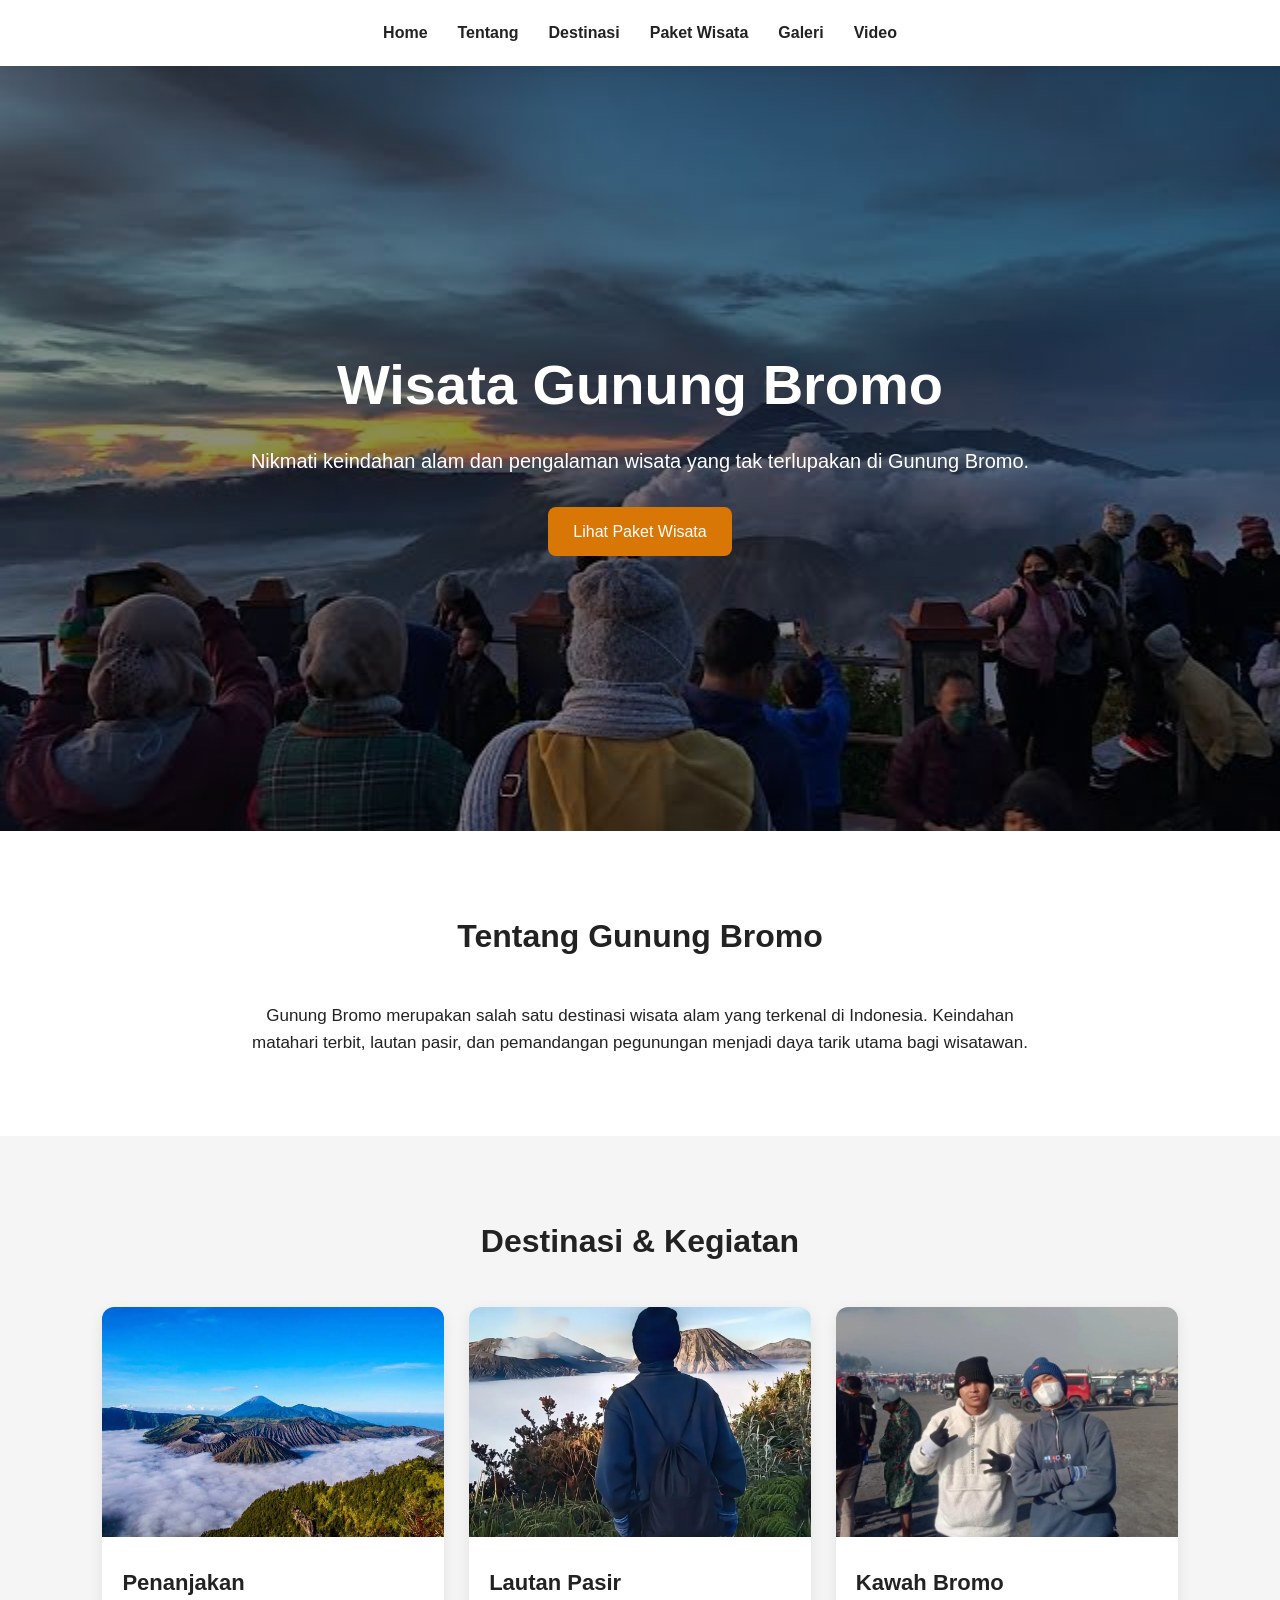
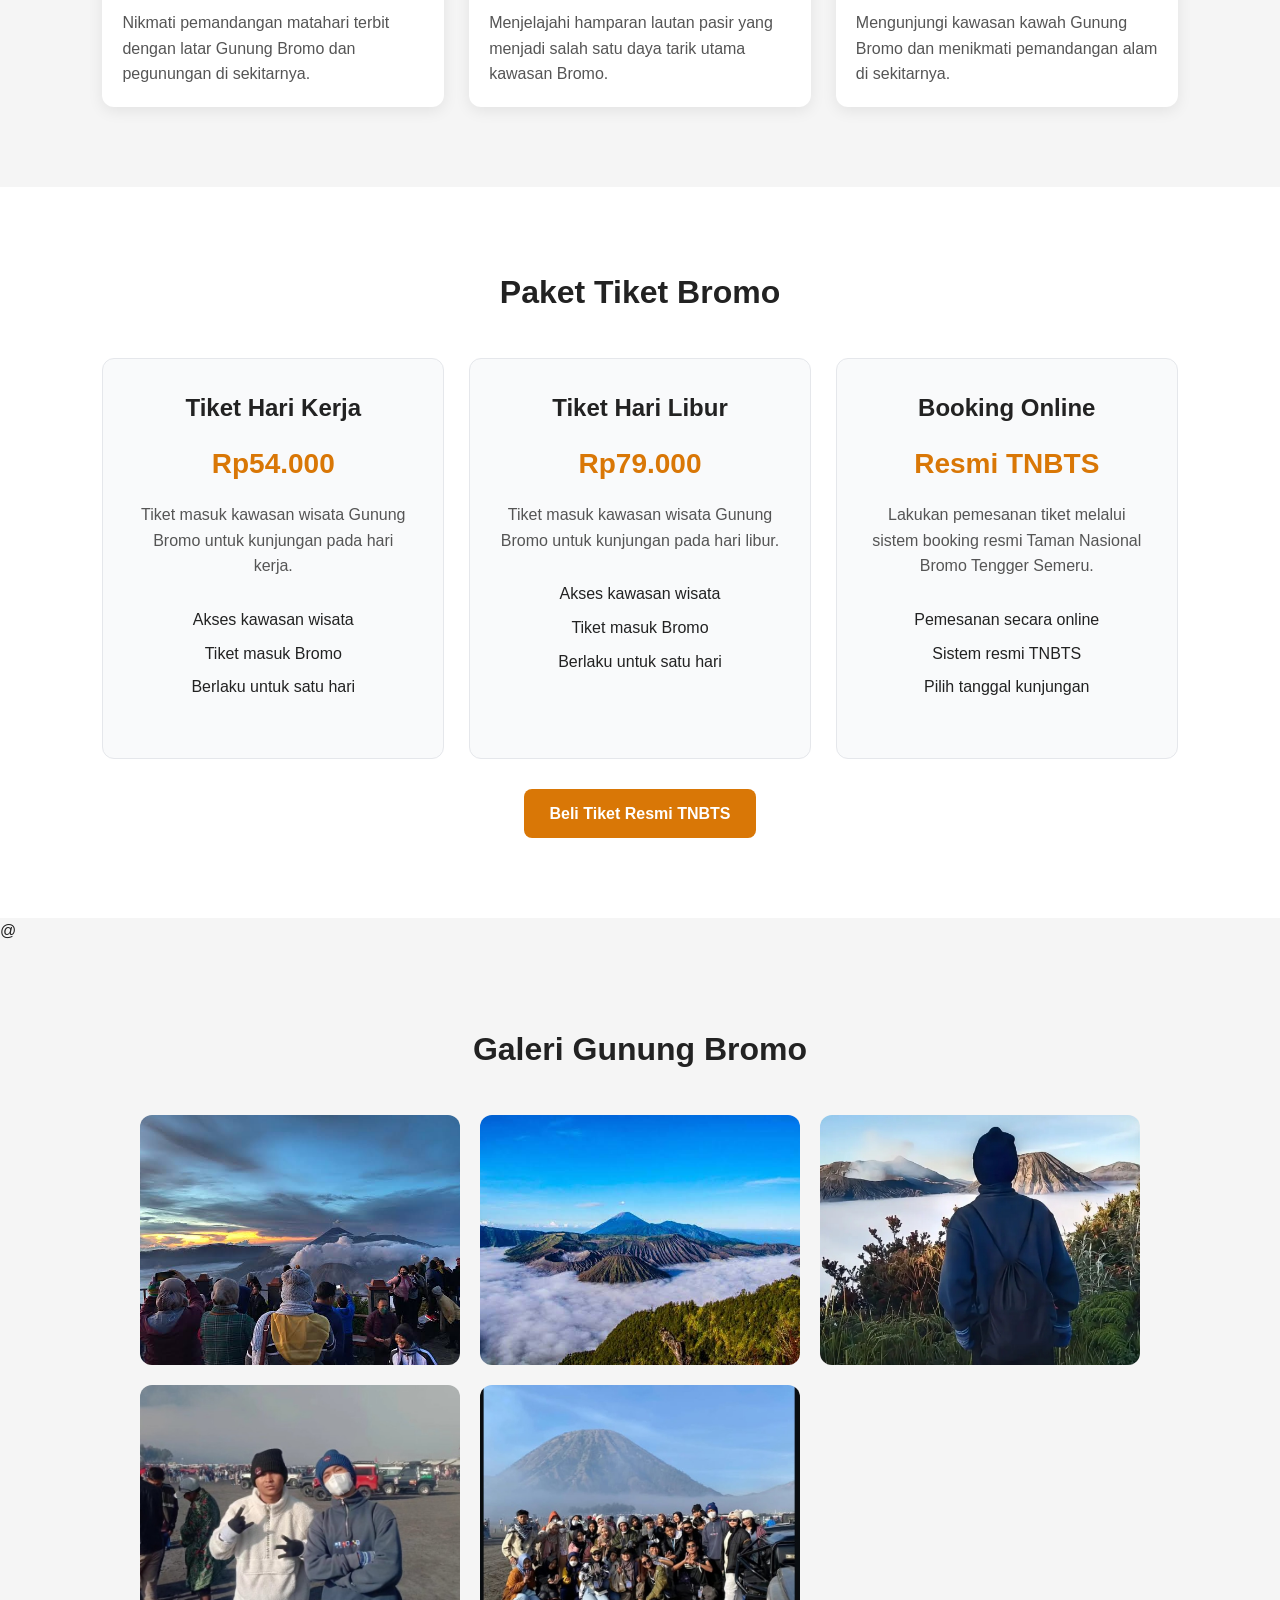
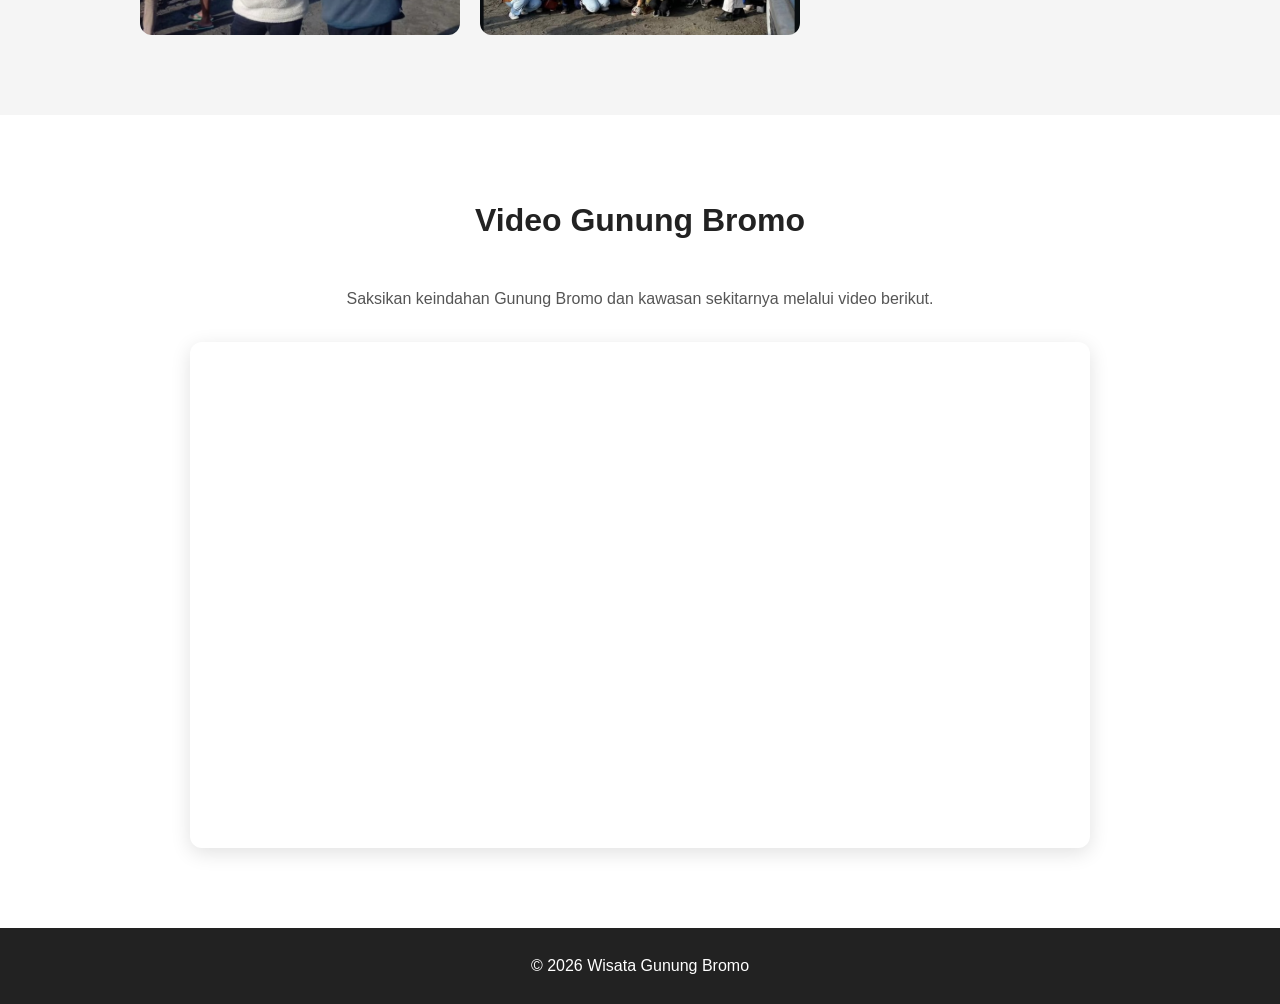
==== tugas pertemuan 3/index.html @ 046835e2 "Rapikan struktur repository tugas pertemuan 3" ====
<!DOCTYPE html>
<html lang="id">

<head>
    <meta charset="UTF-8">
    <meta name="viewport" content="width=device-width, initial-scale=1.0">

    <title>Wisata Gunung Bromo</title>

    <link rel="stylesheet" href="css/style.css">
</head>

<body>

    <!-- =========================
         NAVBAR
    ========================= -->

    <header>
        <nav>
            <a href="#home">Home</a>
            <a href="#tentang">Tentang</a>
            <a href="#destinasi">Destinasi</a>
            <a href="#paket">Paket Wisata</a>
            <a href="#galeri">Galeri</a>
            <a href="#video">Video</a>
        </nav>
    </header>


    <!-- =========================
         HERO
    ========================= -->

    <section id="home">

        <div class="hero-content">

            <h1>Wisata Gunung Bromo</h1>

            <p>
                Nikmati keindahan alam dan pengalaman wisata
                yang tak terlupakan di Gunung Bromo.
            </p>

            <a href="#paket">Lihat Paket Wisata</a>

        </div>

    </section>


    <!-- =========================
         TENTANG
    ========================= -->

    <section id="tentang">

        <h2>Tentang Gunung Bromo</h2>

        <p>
            Gunung Bromo merupakan salah satu destinasi wisata
            alam yang terkenal di Indonesia. Keindahan matahari
            terbit, lautan pasir, dan pemandangan pegunungan
            menjadi daya tarik utama bagi wisatawan.
        </p>

    </section>


    <!-- =========================
         DESTINASI
    ========================= -->

    <section id="destinasi">

        <h2>Destinasi & Kegiatan</h2>

        <div class="destination-container">

            <div class="destination-card">

                <img
                    src="images/bromo-2.jpg"
                    alt="Penanjakan Gunung Bromo">

                <div class="destination-content">

                    <h3>Penanjakan</h3>

                    <p>
                        Nikmati pemandangan matahari terbit dengan
                        latar Gunung Bromo dan pegunungan di sekitarnya.
                    </p>

                </div>

            </div>


            <div class="destination-card">

                <img
                    src="images/bromo-3.jpg"
                    alt="Lautan Pasir Gunung Bromo">

                <div class="destination-content">

                    <h3>Lautan Pasir</h3>

                    <p>
                        Menjelajahi hamparan lautan pasir yang menjadi
                        salah satu daya tarik utama kawasan Bromo.
                    </p>

                </div>

            </div>


            <div class="destination-card">

                <img
                    src="images/bromo-4.jpg"
                    alt="Kawah Gunung Bromo">

                <div class="destination-content">

                    <h3>Kawah Bromo</h3>

                    <p>
                        Mengunjungi kawasan kawah Gunung Bromo dan
                        menikmati pemandangan alam di sekitarnya.
                    </p>

                </div>

            </div>

        </div>

    </section>


   <!-- =========================
     PAKET WISATA
========================= -->

<section id="paket">

    <h2>Paket Tiket Bromo</h2>

    <div class="package-container">

        <div class="package-card">

            <h3>Tiket Hari Kerja</h3>

            <p class="price">Rp54.000</p>

            <p>
                Tiket masuk kawasan wisata Gunung Bromo
                untuk kunjungan pada hari kerja.
            </p>

            <ul>
                <li>Akses kawasan wisata</li>
                <li>Tiket masuk Bromo</li>
                <li>Berlaku untuk satu hari</li>
            </ul>

        </div>


        <div class="package-card">

            <h3>Tiket Hari Libur</h3>

            <p class="price">Rp79.000</p>

            <p>
                Tiket masuk kawasan wisata Gunung Bromo
                untuk kunjungan pada hari libur.
            </p>

            <ul>
                <li>Akses kawasan wisata</li>
                <li>Tiket masuk Bromo</li>
                <li>Berlaku untuk satu hari</li>
            </ul>

        </div>


        <div class="package-card">

            <h3>Booking Online</h3>

            <p class="price">Resmi TNBTS</p>

            <p>
                Lakukan pemesanan tiket melalui sistem
                booking resmi Taman Nasional Bromo
                Tengger Semeru.
            </p>

            <ul>
                <li>Pemesanan secara online</li>
                <li>Sistem resmi TNBTS</li>
                <li>Pilih tanggal kunjungan</li>
            </ul>

        </div>

    </div>


    <div class="ticket-button">

        <a
            href="https://bromotenggersemeru.id/"
            target="_blank">
            Beli Tiket Resmi TNBTS
        </a>

    </div>

</section>@


    <!-- =========================
         GALERI
    ========================= -->

    <section id="galeri">

        <h2>Galeri Gunung Bromo</h2>

        <div class="gallery">

            <img
                src="images/bromo-1.jpg"
                alt="Pemandangan Gunung Bromo">

            <img
                src="images/bromo-2.jpg"
                alt="Pemandangan Gunung Bromo">

            <img
                src="images/bromo-3.jpg"
                alt="Pemandangan Gunung Bromo">

            <img
                src="images/bromo-4.jpg"
                alt="Pemandangan Gunung Bromo">

            <img
                src="images/bromo-5.jpg"
                alt="Pemandangan Gunung Bromo">

        </div>

    </section>


    <!-- =========================
         VIDEO
    ========================= -->

    <section id="video">

        <h2>Video Gunung Bromo</h2>

        <p class="video-description">
            Saksikan keindahan Gunung Bromo dan kawasan
            sekitarnya melalui video berikut.
        </p>

        <div class="video-container">

            <iframe
                src="https://www.youtube.com/embed/m2L_AA6fagA"
                title="Wisata Gunung Bromo"
                allowfullscreen>
            </iframe>

        </div>

    </section>


    <!-- =========================
         FOOTER
    ========================= -->

    <footer>

        <p>
            &copy; 2026 Wisata Gunung Bromo
        </p>

    </footer>


    <script src="js/script.js"></script>

</body>

</html>
---- tugas pertemuan 3/css/style.css ----
/* =========================
   RESET
========================= */

* {
    margin: 0;
    padding: 0;
    box-sizing: border-box;
}

html {
    scroll-behavior: smooth;
}

body {
    font-family: Arial, sans-serif;
    color: #222;
    background-color: #f5f5f5;
    line-height: 1.6;
}


/* =========================
   NAVBAR
========================= */

header {
    background-color: white;
    padding: 20px 8%;
    position: sticky;
    top: 0;
    z-index: 1000;
    box-shadow: 0 2px 10px rgba(0, 0, 0, 0.08);
}

nav {
    display: flex;
    justify-content: center;
    gap: 30px;
}

nav a {
    color: #222;
    text-decoration: none;
    font-weight: bold;
    transition: color 0.3s ease;
}

nav a:hover {
    color: #d97706;
}


/* =========================
   SECTION
========================= */

section {
    padding: 80px 8%;
}

section h2 {
    text-align: center;
    margin-bottom: 40px;
    font-size: 32px;
}


/* =========================
   HERO
========================= */

#home {
    min-height: 85vh;

    display: flex;
    justify-content: center;
    align-items: center;

    text-align: center;

    background-image:
        linear-gradient(
            rgba(0, 0, 0, 0.45),
            rgba(0, 0, 0, 0.45)
        ),
        url("../images/bromo-1.jpg");

    background-size: cover;
    background-position: center;
    background-repeat: no-repeat;

    color: white;
}

.hero-content {
    max-width: 800px;
}

.hero-content h1 {
    font-size: 56px;
    margin-bottom: 15px;
}

.hero-content p {
    font-size: 20px;
    margin-bottom: 30px;
}

#home a {
    display: inline-block;
    padding: 12px 25px;
    background-color: #d97706;
    color: white;
    text-decoration: none;
    border-radius: 8px;
    transition: background-color 0.3s ease;
}

#home a:hover {
    background-color: #b45309;
}


/* =========================
   TENTANG
========================= */

#tentang {
    background-color: white;
}

#tentang p {
    max-width: 800px;
    margin: auto;
    text-align: center;
    font-size: 17px;
}


/* =========================
   DESTINASI
========================= */

#destinasi {
    background-color: #f5f5f5;
}

.destination-container {
    display: grid;
    grid-template-columns: repeat(3, 1fr);
    gap: 25px;
    max-width: 1100px;
    margin: 0 auto;
}

.destination-card {
    background-color: white;
    border-radius: 12px;
    overflow: hidden;
    box-shadow: 0 4px 15px rgba(0, 0, 0, 0.08);
    transition: transform 0.3s ease, box-shadow 0.3s ease;
}

.destination-card:hover {
    transform: translateY(-5px);
    box-shadow: 0 8px 20px rgba(0, 0, 0, 0.12);
}

.destination-card img {
    width: 100%;
    height: 230px;
    object-fit: cover;
}

.destination-content {
    padding: 20px;
}

.destination-content h3 {
    margin-bottom: 10px;
    font-size: 22px;
}

.destination-content p {
    color: #555;
}


/* =========================
   PAKET WISATA
========================= */

#paket {
    background-color: white;
}

.package-container {
    display: grid;
    grid-template-columns: repeat(3, 1fr);
    gap: 25px;
    max-width: 1100px;
    margin: 0 auto;
}

.package-card {
    background-color: #f9fafb;
    padding: 30px;
    border-radius: 12px;
    text-align: center;
    border: 1px solid #e5e7eb;

    display: flex;
    flex-direction: column;

    transition: transform 0.3s ease, box-shadow 0.3s ease;
}

.package-card:hover {
    transform: translateY(-5px);
    box-shadow: 0 8px 20px rgba(0, 0, 0, 0.1);
}

.package-card h3 {
    font-size: 24px;
    margin-bottom: 15px;
}

.package-card .price {
    font-size: 28px;
    font-weight: bold;
    color: #d97706;
    margin-bottom: 15px;
}

.package-card > p:not(.price) {
    color: #555;
}

.package-card ul {
    list-style: none;
    margin: 20px 0;
}

.package-card li {
    margin: 8px 0;
}

.package-card a {
    display: inline-block;
    margin-top: auto;
    padding: 10px 20px;
    background-color: #d97706;
    color: white;
    text-decoration: none;
    border-radius: 8px;
    transition: background-color 0.3s ease;
}

.package-card a:hover {
    background-color: #b45309;
}


/* =========================
   GALERI
========================= */

#galeri {
    background-color: #f5f5f5;
    text-align: center;
}

.gallery {
    display: grid;
    grid-template-columns: repeat(3, 1fr);
    gap: 20px;
    max-width: 1000px;
    margin: 0 auto;
}

.gallery img {
    width: 100%;
    height: 250px;
    object-fit: cover;
    border-radius: 12px;
    transition: transform 0.3s ease;
}

.gallery img:hover {
    transform: scale(1.03);
}


/* =========================
   VIDEO
========================= */

#video {
    background-color: white;
    text-align: center;
}

#video p {
    color: #555;
}


/* =========================
   VIDEO
========================= */

#video {
    background-color: white;
    text-align: center;
}

.video-description {
    color: #555;
    margin-bottom: 30px;
}

.video-container {
    max-width: 900px;
    margin: 0 auto;
    aspect-ratio: 16 / 9;
    border-radius: 12px;
    overflow: hidden;
    box-shadow: 0 5px 20px rgba(0, 0, 0, 0.12);
}

.video-container iframe {
    width: 100%;
    height: 100%;
    border: none;
}

/* =========================
   FOOTER
========================= */

footer {
    background-color: #222;
    color: white;
    text-align: center;
    padding: 25px;
}

/* =========================
   TOMBOL TIKET
========================= */

.ticket-button {
    text-align: center;
    margin-top: 30px;
}

.ticket-button a {
    display: inline-block;
    padding: 12px 25px;
    background-color: #d97706;
    color: white;
    text-decoration: none;
    border-radius: 8px;
    font-weight: bold;
    transition: background-color 0.3s ease;
}

.ticket-button a:hover {
    background-color: #b45309;
}

/* =========================
   RESPONSIVE
========================= */

@media (max-width: 768px) {

    nav {
        gap: 15px;
        flex-wrap: wrap;
    }

    #home h1,
    .hero-content h1 {
        font-size: 38px;
    }

    .destination-container,
    .package-container,
    .gallery {
        grid-template-columns: 1fr;
    }

    section {
        padding: 60px 5%;
    }
}
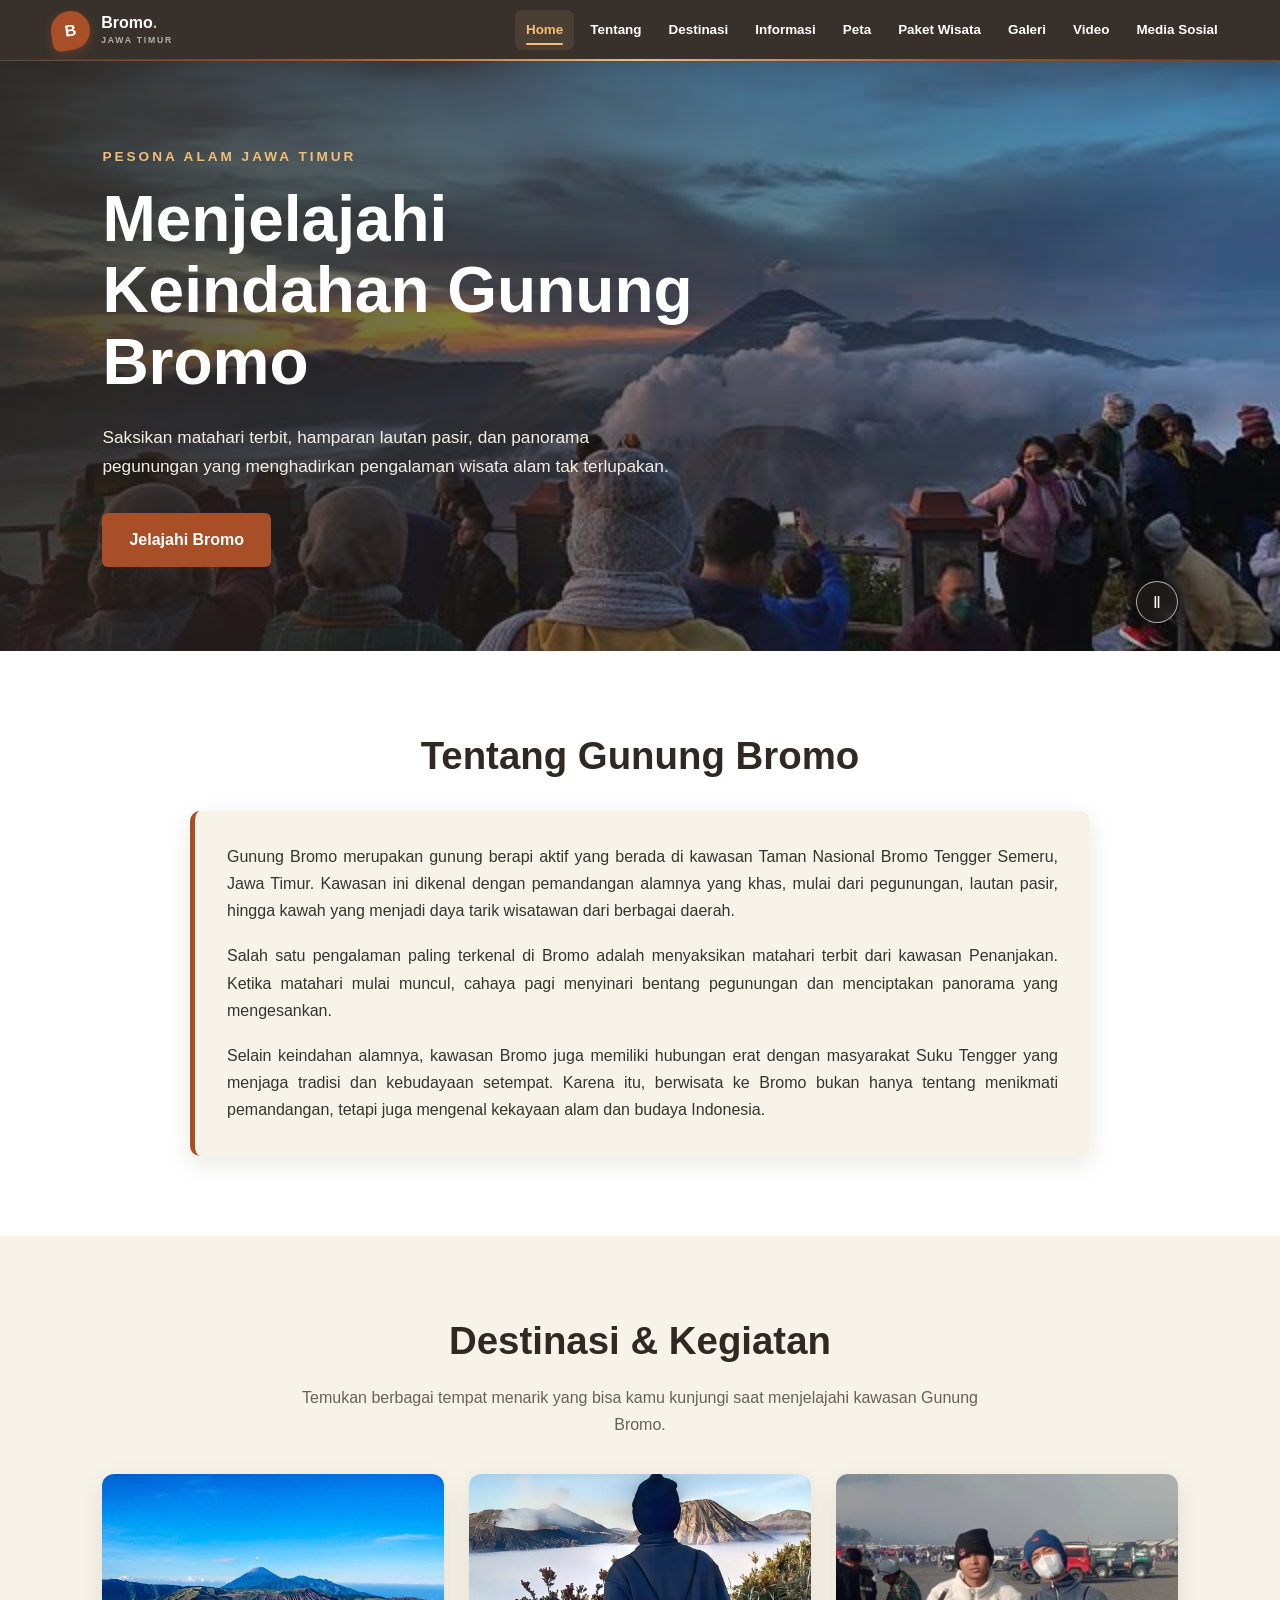
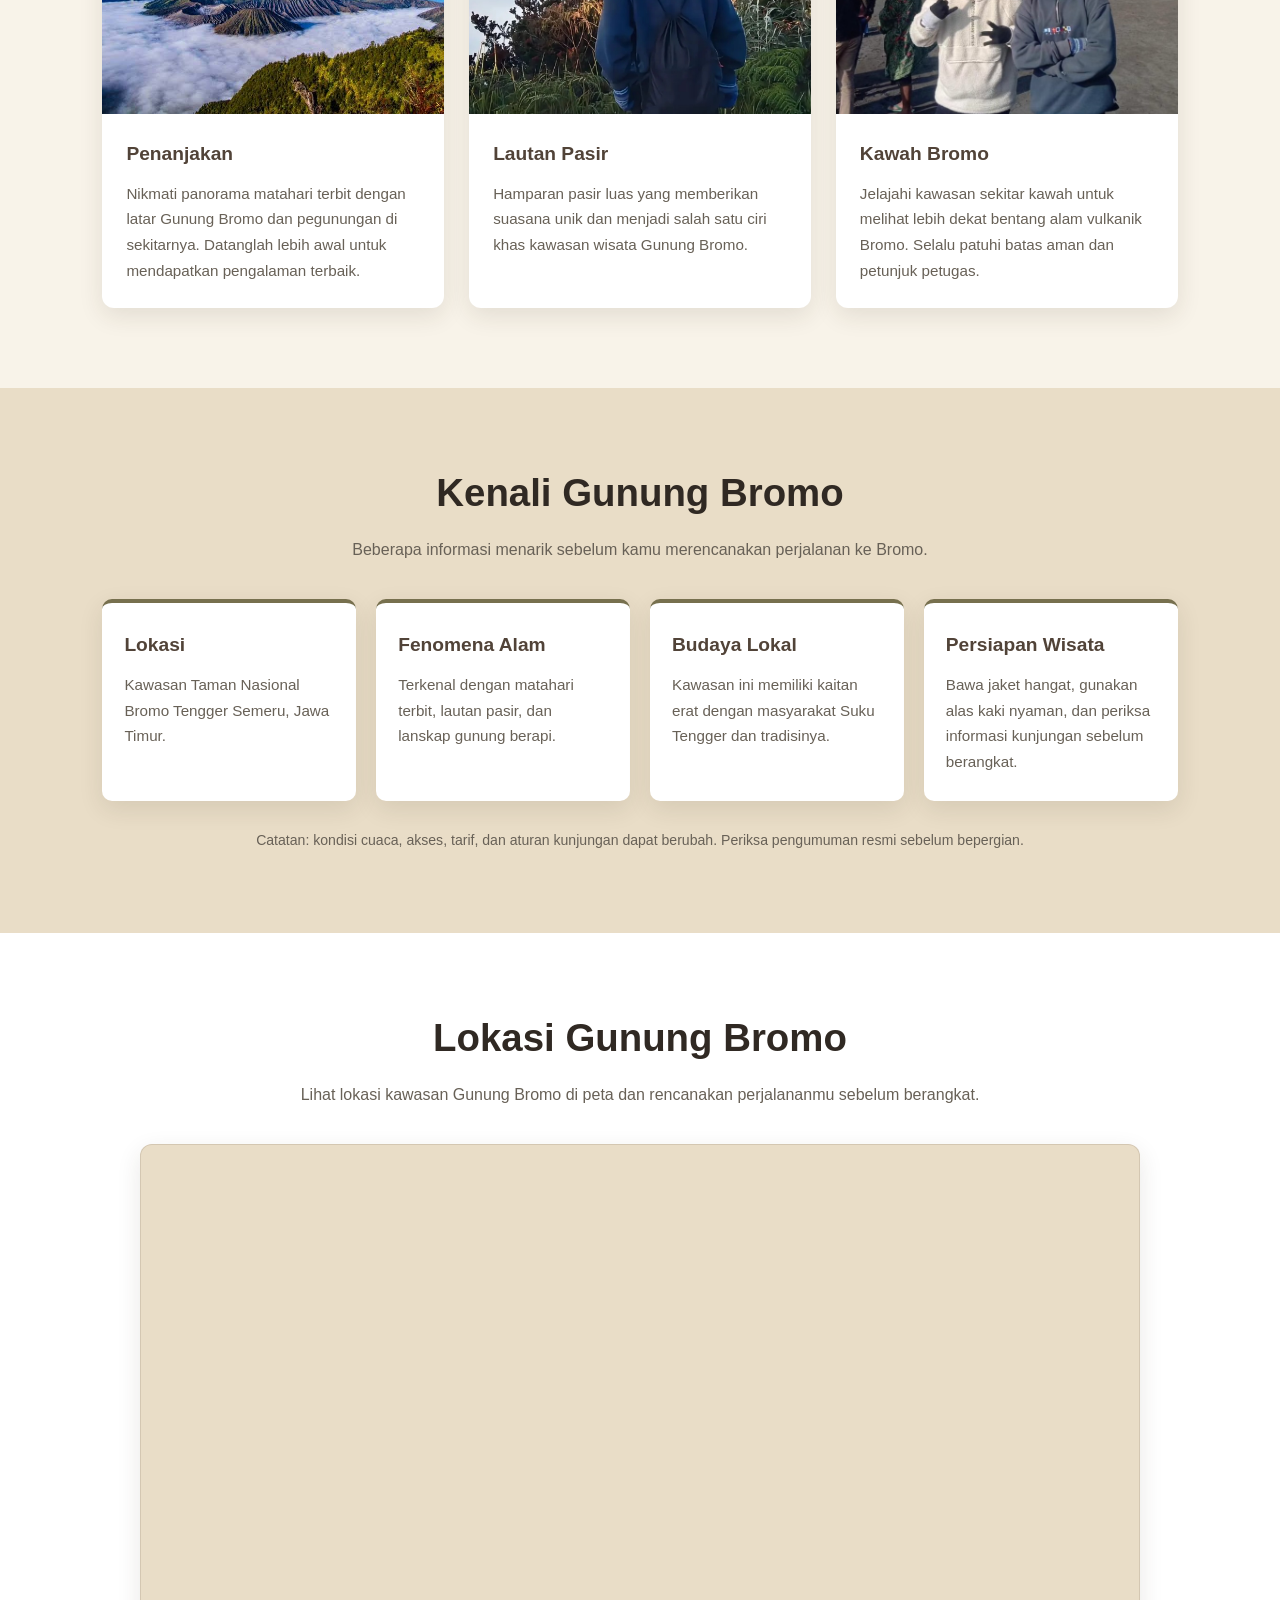
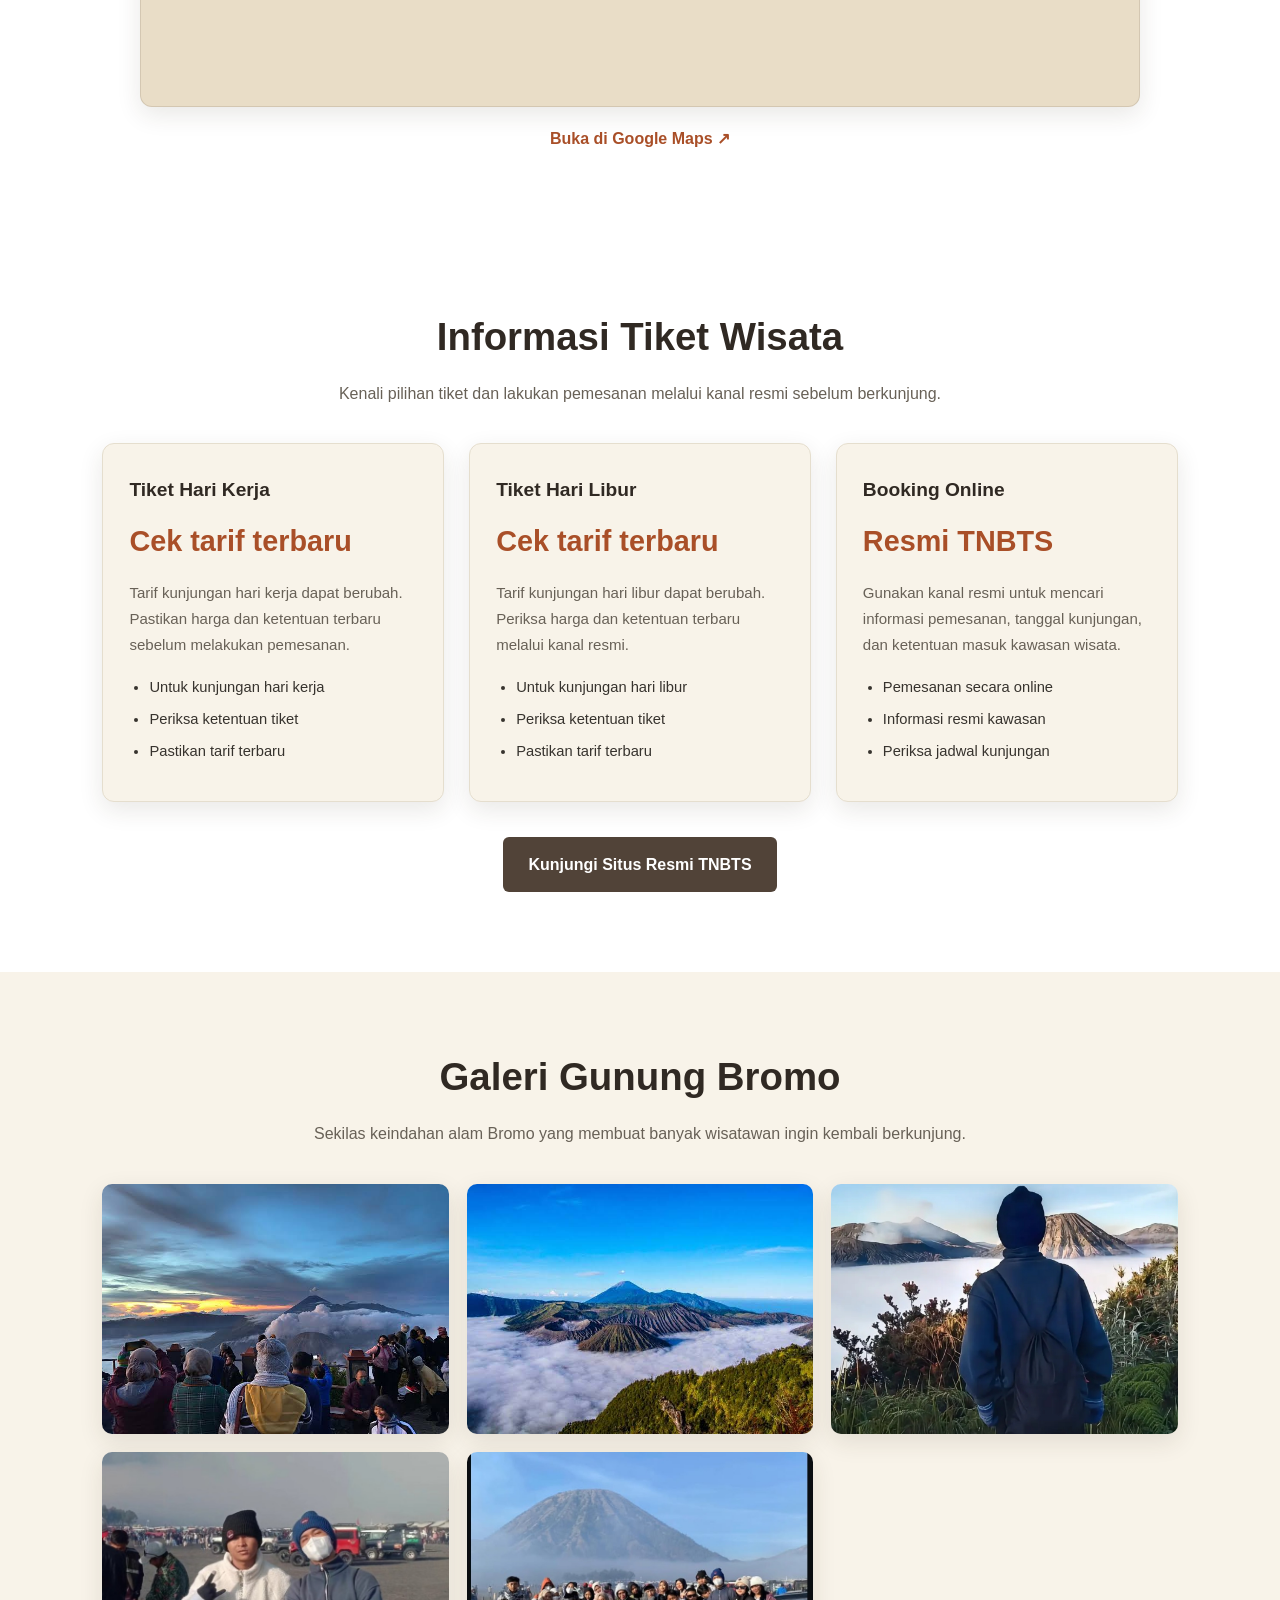
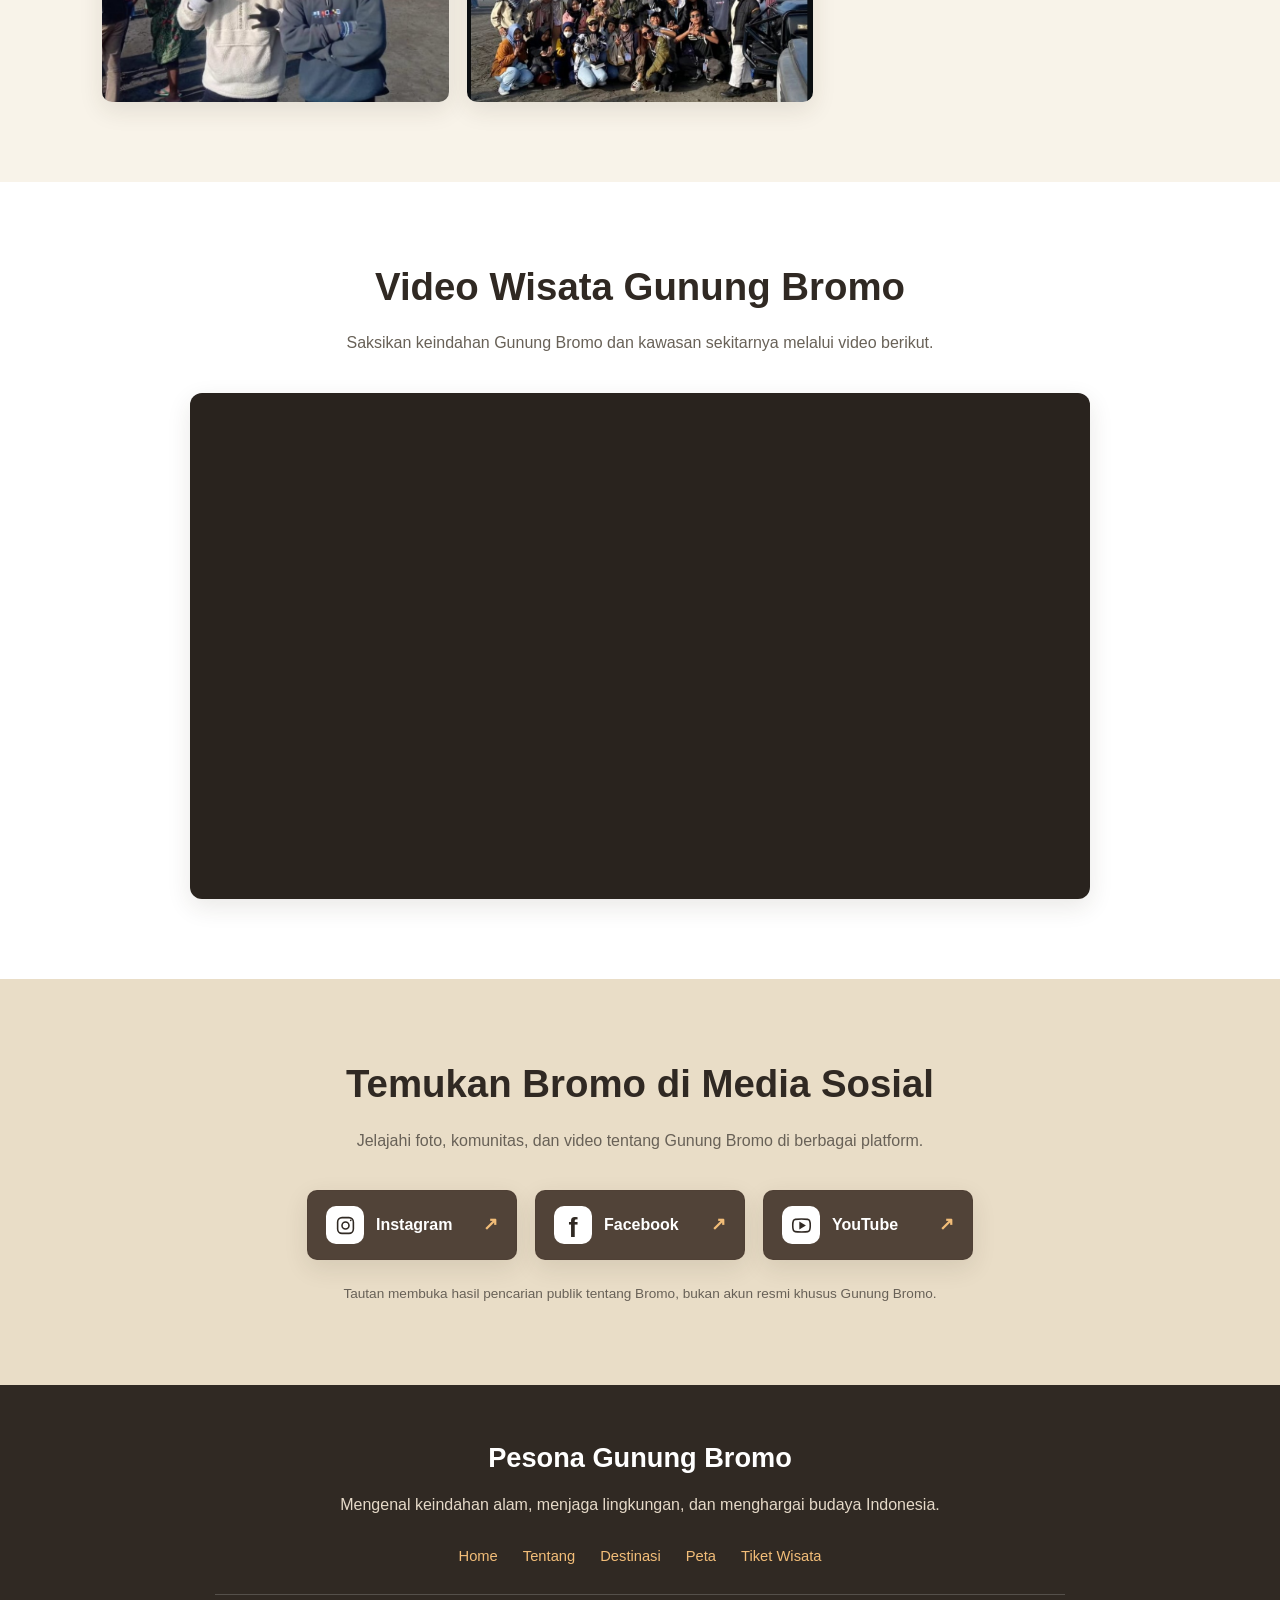
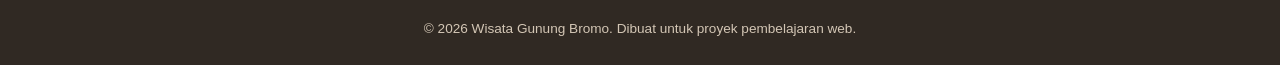
==== commit 7b9938b4: "Perbarui website wisata Gunung Bromo" ====
--- a/tugas pertemuan 3/index.html
+++ b/tugas pertemuan 3/index.html
@@ -5,271 +5,351 @@
     <meta charset="UTF-8">
     <meta name="viewport" content="width=device-width, initial-scale=1.0">
 
-    <title>Wisata Gunung Bromo</title>
+    <meta name="description" content="Jelajahi keindahan Gunung Bromo, mulai dari matahari terbit, lautan pasir, kawah, hingga informasi tiket wisata.">
+    <meta name="theme-color" content="#302923">
+
+    <title>Wisata Gunung Bromo | Pesona Alam Indonesia</title>
 
     <link rel="stylesheet" href="css/style.css">
+    <link rel="stylesheet" href="css/sections.css">
+    <link rel="stylesheet" href="css/interactions.css">
+    <link rel="stylesheet" href="css/responsive.css">
 </head>
 
 <body>
 
-    <!-- =========================
-         NAVBAR
-    ========================= -->
-
+    <!-- NAVBAR -->
     <header>
-        <nav>
+        <a class="site-brand" href="#home" aria-label="Wisata Gunung Bromo, kembali ke beranda">
+            <span class="brand-mark" aria-hidden="true">B</span>
+            <span class="brand-name">Bromo<span class="brand-accent">.</span><small>JAWA TIMUR</small></span>
+        </a>
+        <nav aria-label="Navigasi utama">
             <a href="#home">Home</a>
             <a href="#tentang">Tentang</a>
             <a href="#destinasi">Destinasi</a>
+            <a href="#informasi">Informasi</a>
+            <a href="#peta">Peta</a>
             <a href="#paket">Paket Wisata</a>
             <a href="#galeri">Galeri</a>
             <a href="#video">Video</a>
+            <a href="#kontak">Media Sosial</a>
         </nav>
     </header>
 
 
-    <!-- =========================
-         HERO
-    ========================= -->
-
+    <!-- HERO -->
     <section id="home">
+        <div class="hero-slides" aria-hidden="true">
+            <img class="hero-slide is-active" src="images/bromo-1.jpg" alt="">
+            <img class="hero-slide" src="images/bromo-2.jpg" alt="">
+            <img class="hero-slide" src="images/bromo-3.jpg" alt="">
+            <img class="hero-slide" src="images/bromo-4.jpg" alt="">
+            <img class="hero-slide" src="images/bromo-5.jpg" alt="">
+        </div>
 
         <div class="hero-content">
-
-            <h1>Wisata Gunung Bromo</h1>
+            <p class="hero-label">PESONA ALAM JAWA TIMUR</p>
+
+            <h1>Menjelajahi Keindahan Gunung Bromo</h1>
 
             <p>
-                Nikmati keindahan alam dan pengalaman wisata
-                yang tak terlupakan di Gunung Bromo.
+                Saksikan matahari terbit, hamparan lautan pasir,
+                dan panorama pegunungan yang menghadirkan
+                pengalaman wisata alam tak terlupakan.
             </p>
 
-            <a href="#paket">Lihat Paket Wisata</a>
-
-        </div>
-
-    </section>
-
-
-    <!-- =========================
-         TENTANG
-    ========================= -->
-
+            <a href="#destinasi">Jelajahi Bromo</a>
+        </div>
+
+        <button class="hero-toggle" type="button" aria-label="Jeda pergantian foto" title="Jeda pergantian foto">
+            <span aria-hidden="true">Ⅱ</span>
+        </button>
+    </section>
+
+
+    <!-- TENTANG BROMO -->
     <section id="tentang">
-
         <h2>Tentang Gunung Bromo</h2>
 
-        <p>
-            Gunung Bromo merupakan salah satu destinasi wisata
-            alam yang terkenal di Indonesia. Keindahan matahari
-            terbit, lautan pasir, dan pemandangan pegunungan
-            menjadi daya tarik utama bagi wisatawan.
-        </p>
-
-    </section>
-
-
-    <!-- =========================
-         DESTINASI
-    ========================= -->
-
+        <div class="about-container">
+            <div class="about-text">
+                <p>
+                    Gunung Bromo merupakan gunung berapi aktif yang
+                    berada di kawasan Taman Nasional Bromo Tengger Semeru,
+                    Jawa Timur. Kawasan ini dikenal dengan pemandangan
+                    alamnya yang khas, mulai dari pegunungan,
+                    lautan pasir, hingga kawah yang menjadi daya tarik
+                    wisatawan dari berbagai daerah.
+                </p>
+
+                <p>
+                    Salah satu pengalaman paling terkenal di Bromo
+                    adalah menyaksikan matahari terbit dari kawasan
+                    Penanjakan. Ketika matahari mulai muncul, cahaya
+                    pagi menyinari bentang pegunungan dan menciptakan
+                    panorama yang mengesankan.
+                </p>
+
+                <p>
+                    Selain keindahan alamnya, kawasan Bromo juga
+                    memiliki hubungan erat dengan masyarakat Suku
+                    Tengger yang menjaga tradisi dan kebudayaan
+                    setempat. Karena itu, berwisata ke Bromo bukan
+                    hanya tentang menikmati pemandangan, tetapi juga
+                    mengenal kekayaan alam dan budaya Indonesia.
+                </p>
+            </div>
+        </div>
+    </section>
+
+
+    <!-- DESTINASI -->
     <section id="destinasi">
-
         <h2>Destinasi & Kegiatan</h2>
 
+        <p class="section-description">
+            Temukan berbagai tempat menarik yang bisa kamu kunjungi
+            saat menjelajahi kawasan Gunung Bromo.
+        </p>
+
         <div class="destination-container">
 
             <div class="destination-card">
-
-                <img
-                    src="images/bromo-2.jpg"
-                    alt="Penanjakan Gunung Bromo">
+                <img src="images/bromo-2.jpg"
+                     alt="Pemandangan matahari terbit dari Penanjakan">
 
                 <div class="destination-content">
-
                     <h3>Penanjakan</h3>
-
                     <p>
-                        Nikmati pemandangan matahari terbit dengan
-                        latar Gunung Bromo dan pegunungan di sekitarnya.
+                        Nikmati panorama matahari terbit dengan latar
+                        Gunung Bromo dan pegunungan di sekitarnya.
+                        Datanglah lebih awal untuk mendapatkan
+                        pengalaman terbaik.
                     </p>
-
                 </div>
-
-            </div>
-
+            </div>
 
             <div class="destination-card">
-
-                <img
-                    src="images/bromo-3.jpg"
-                    alt="Lautan Pasir Gunung Bromo">
+                <img src="images/bromo-3.jpg"
+                     alt="Hamparan lautan pasir di kawasan Bromo">
 
                 <div class="destination-content">
-
                     <h3>Lautan Pasir</h3>
-
                     <p>
-                        Menjelajahi hamparan lautan pasir yang menjadi
-                        salah satu daya tarik utama kawasan Bromo.
+                        Hamparan pasir luas yang memberikan suasana
+                        unik dan menjadi salah satu ciri khas
+                        kawasan wisata Gunung Bromo.
                     </p>
-
                 </div>
-
-            </div>
-
+            </div>
 
             <div class="destination-card">
-
-                <img
-                    src="images/bromo-4.jpg"
-                    alt="Kawah Gunung Bromo">
+                <img src="images/bromo-4.jpg"
+                     alt="Kawasan kawah Gunung Bromo">
 
                 <div class="destination-content">
-
                     <h3>Kawah Bromo</h3>
-
                     <p>
-                        Mengunjungi kawasan kawah Gunung Bromo dan
-                        menikmati pemandangan alam di sekitarnya.
+                        Jelajahi kawasan sekitar kawah untuk melihat
+                        lebih dekat bentang alam vulkanik Bromo.
+                        Selalu patuhi batas aman dan petunjuk petugas.
                     </p>
-
                 </div>
-
-            </div>
-
-        </div>
-
-    </section>
-
-
-   <!-- =========================
-     PAKET WISATA
-========================= -->
-
-<section id="paket">
-
-    <h2>Paket Tiket Bromo</h2>
-
-    <div class="package-container">
-
-        <div class="package-card">
-
-            <h3>Tiket Hari Kerja</h3>
-
-            <p class="price">Rp54.000</p>
-
-            <p>
-                Tiket masuk kawasan wisata Gunung Bromo
-                untuk kunjungan pada hari kerja.
-            </p>
-
-            <ul>
-                <li>Akses kawasan wisata</li>
-                <li>Tiket masuk Bromo</li>
-                <li>Berlaku untuk satu hari</li>
-            </ul>
-
-        </div>
-
-
-        <div class="package-card">
-
-            <h3>Tiket Hari Libur</h3>
-
-            <p class="price">Rp79.000</p>
-
-            <p>
-                Tiket masuk kawasan wisata Gunung Bromo
-                untuk kunjungan pada hari libur.
-            </p>
-
-            <ul>
-                <li>Akses kawasan wisata</li>
-                <li>Tiket masuk Bromo</li>
-                <li>Berlaku untuk satu hari</li>
-            </ul>
-
-        </div>
-
-
-        <div class="package-card">
-
-            <h3>Booking Online</h3>
-
-            <p class="price">Resmi TNBTS</p>
-
-            <p>
-                Lakukan pemesanan tiket melalui sistem
-                booking resmi Taman Nasional Bromo
-                Tengger Semeru.
-            </p>
-
-            <ul>
-                <li>Pemesanan secara online</li>
-                <li>Sistem resmi TNBTS</li>
-                <li>Pilih tanggal kunjungan</li>
-            </ul>
-
-        </div>
-
-    </div>
-
-
-    <div class="ticket-button">
-
-        <a
-            href="https://bromotenggersemeru.id/"
-            target="_blank">
-            Beli Tiket Resmi TNBTS
-        </a>
-
-    </div>
-
-</section>@
-
-
-    <!-- =========================
-         GALERI
-    ========================= -->
-
+            </div>
+
+        </div>
+    </section>
+
+
+    <!-- INFORMASI BROMO -->
+    <section id="informasi">
+        <h2>Kenali Gunung Bromo</h2>
+
+        <p class="section-description">
+            Beberapa informasi menarik sebelum kamu merencanakan
+            perjalanan ke Bromo.
+        </p>
+
+        <div class="info-container">
+
+            <div class="info-card">
+                <h3>Lokasi</h3>
+                <p>
+                    Kawasan Taman Nasional Bromo Tengger Semeru,
+                    Jawa Timur.
+                </p>
+            </div>
+
+            <div class="info-card">
+                <h3>Fenomena Alam</h3>
+                <p>
+                    Terkenal dengan matahari terbit, lautan pasir,
+                    dan lanskap gunung berapi.
+                </p>
+            </div>
+
+            <div class="info-card">
+                <h3>Budaya Lokal</h3>
+                <p>
+                    Kawasan ini memiliki kaitan erat dengan
+                    masyarakat Suku Tengger dan tradisinya.
+                </p>
+            </div>
+
+            <div class="info-card">
+                <h3>Persiapan Wisata</h3>
+                <p>
+                    Bawa jaket hangat, gunakan alas kaki nyaman,
+                    dan periksa informasi kunjungan sebelum berangkat.
+                </p>
+            </div>
+
+        </div>
+
+        <p class="info-note">
+            Catatan: kondisi cuaca, akses, tarif, dan aturan kunjungan
+            dapat berubah. Periksa pengumuman resmi sebelum bepergian.
+        </p>
+    </section>
+
+    <!-- PETA LOKASI -->
+    <section id="peta">
+        <h2>Lokasi Gunung Bromo</h2>
+
+        <p class="section-description">
+            Lihat lokasi kawasan Gunung Bromo di peta dan
+            rencanakan perjalananmu sebelum berangkat.
+        </p>
+
+        <div class="map-container">
+            <iframe
+                src="https://maps.google.com/maps?q=Mount%20Bromo%2C%20Indonesia&z=11&output=embed"
+                title="Peta lokasi Gunung Bromo, Jawa Timur"
+                loading="lazy"
+                referrerpolicy="no-referrer-when-downgrade"
+                allowfullscreen>
+            </iframe>
+        </div>
+
+        <p class="map-link">
+            <a href="https://www.google.com/maps/search/?api=1&amp;query=Mount+Bromo%2C+Indonesia"
+               target="_blank"
+               rel="noopener noreferrer">
+                Buka di Google Maps ↗
+            </a>
+        </p>
+    </section>
+
+
+    <!-- PAKET TIKET -->
+    <section id="paket">
+        <h2>Informasi Tiket Wisata</h2>
+
+        <p class="section-description">
+            Kenali pilihan tiket dan lakukan pemesanan melalui
+            kanal resmi sebelum berkunjung.
+        </p>
+
+        <div class="package-container">
+
+            <div class="package-card">
+                <h3>Tiket Hari Kerja</h3>
+
+                <p class="price">Cek tarif terbaru</p>
+
+                <p>
+                    Tarif kunjungan hari kerja dapat berubah.
+                    Pastikan harga dan ketentuan terbaru sebelum
+                    melakukan pemesanan.
+                </p>
+
+                <ul>
+                    <li>Untuk kunjungan hari kerja</li>
+                    <li>Periksa ketentuan tiket</li>
+                    <li>Pastikan tarif terbaru</li>
+                </ul>
+            </div>
+
+            <div class="package-card">
+                <h3>Tiket Hari Libur</h3>
+
+                <p class="price">Cek tarif terbaru</p>
+
+                <p>
+                    Tarif kunjungan hari libur dapat berubah.
+                    Periksa harga dan ketentuan terbaru melalui
+                    kanal resmi.
+                </p>
+
+                <ul>
+                    <li>Untuk kunjungan hari libur</li>
+                    <li>Periksa ketentuan tiket</li>
+                    <li>Pastikan tarif terbaru</li>
+                </ul>
+            </div>
+
+            <div class="package-card">
+                <h3>Booking Online</h3>
+
+                <p class="price">Resmi TNBTS</p>
+
+                <p>
+                    Gunakan kanal resmi untuk mencari informasi
+                    pemesanan, tanggal kunjungan, dan ketentuan
+                    masuk kawasan wisata.
+                </p>
+
+                <ul>
+                    <li>Pemesanan secara online</li>
+                    <li>Informasi resmi kawasan</li>
+                    <li>Periksa jadwal kunjungan</li>
+                </ul>
+            </div>
+
+        </div>
+
+        <div class="ticket-button">
+            <a href="https://bromotenggersemeru.id/"
+               target="_blank"
+               rel="noopener noreferrer">
+                Kunjungi Situs Resmi TNBTS
+            </a>
+        </div>
+    </section>
+
+
+    <!-- GALERI -->
     <section id="galeri">
-
         <h2>Galeri Gunung Bromo</h2>
 
+        <p class="section-description">
+            Sekilas keindahan alam Bromo yang membuat banyak
+            wisatawan ingin kembali berkunjung.
+        </p>
+
         <div class="gallery">
-
-            <img
-                src="images/bromo-1.jpg"
-                alt="Pemandangan Gunung Bromo">
-
-            <img
-                src="images/bromo-2.jpg"
-                alt="Pemandangan Gunung Bromo">
-
-            <img
-                src="images/bromo-3.jpg"
-                alt="Pemandangan Gunung Bromo">
-
-            <img
-                src="images/bromo-4.jpg"
-                alt="Pemandangan Gunung Bromo">
-
-            <img
-                src="images/bromo-5.jpg"
-                alt="Pemandangan Gunung Bromo">
-
-        </div>
-
-    </section>
-
-
-    <!-- =========================
-         VIDEO
-    ========================= -->
-
+            <img src="images/bromo-1.jpg"
+                 alt="Panorama Gunung Bromo">
+
+            <img src="images/bromo-2.jpg"
+                 alt="Pemandangan pegunungan Bromo">
+
+            <img src="images/bromo-3.jpg"
+                 alt="Lautan pasir Bromo">
+
+            <img src="images/bromo-4.jpg"
+                 alt="Kawah Gunung Bromo">
+
+            <img src="images/bromo-5.jpg"
+                 alt="Keindahan alam kawasan Bromo">
+        </div>
+    </section>
+
+
+    <!-- VIDEO -->
     <section id="video">
-
-        <h2>Video Gunung Bromo</h2>
+        <h2>Video Wisata Gunung Bromo</h2>
 
         <p class="video-description">
             Saksikan keindahan Gunung Bromo dan kawasan
@@ -277,33 +357,96 @@
         </p>
 
         <div class="video-container">
-
             <iframe
                 src="https://www.youtube.com/embed/m2L_AA6fagA"
-                title="Wisata Gunung Bromo"
+                title="Video wisata Gunung Bromo"
+                loading="lazy"
+                allow="accelerometer; autoplay; clipboard-write; encrypted-media; gyroscope; picture-in-picture; web-share"
+                referrerpolicy="strict-origin-when-cross-origin"
                 allowfullscreen>
             </iframe>
-
-        </div>
-
-    </section>
-
-
-    <!-- =========================
-         FOOTER
-    ========================= -->
-
+        </div>
+    </section>
+
+
+    <!-- MEDIA SOSIAL -->
+    <section id="kontak">
+        <h2>Temukan Bromo di Media Sosial</h2>
+
+        <p class="section-description">
+            Jelajahi foto, komunitas, dan video tentang
+            Gunung Bromo di berbagai platform.
+        </p>
+
+        <div class="social-container">
+
+            <a href="https://www.instagram.com/explore/tags/gunungbromo/"
+               target="_blank"
+               rel="noopener noreferrer"
+               class="social-link">
+                <span class="social-icon instagram-icon" aria-hidden="true">
+                    <svg viewBox="0 0 24 24"><rect x="3" y="3" width="18" height="18" rx="5"></rect><circle cx="12" cy="12" r="4"></circle><circle class="icon-dot" cx="18" cy="6" r="1"></circle></svg>
+                </span>
+                Instagram
+                <span class="social-arrow" aria-hidden="true">↗</span>
+            </a>
+
+            <a href="https://www.facebook.com/search/top?q=gunung%20bromo"
+               target="_blank"
+               rel="noopener noreferrer"
+               class="social-link">
+                <span class="social-icon facebook-icon" aria-hidden="true">f</span>
+                Facebook
+                <span class="social-arrow" aria-hidden="true">↗</span>
+            </a>
+
+            <a href="https://www.youtube.com/results?search_query=Gunung+Bromo"
+               target="_blank"
+               rel="noopener noreferrer"
+               class="social-link">
+                <span class="social-icon youtube-icon" aria-hidden="true">
+                    <svg viewBox="0 0 24 24"><path class="youtube-play" d="M9.5 7.5 17 12l-7.5 4.5z"></path><path d="M22 12c0 2.2-.3 4.4-.7 5.3-.4.9-1.1 1.5-2.1 1.7-1.7.4-7.2.4-7.2.4s-5.5 0-7.2-.4c-1-.2-1.7-.8-2.1-1.7C2.3 16.4 2 14.2 2 12s.3-4.4.7-5.3C3.1 5.8 3.8 5.2 4.8 5c1.7-.4 7.2-.4 7.2-.4s5.5 0 7.2.4c1 .2 1.7.8 2.1 1.7.4.9.7 3.1.7 5.3Z"></path></svg>
+                </span>
+                YouTube
+                <span class="social-arrow" aria-hidden="true">↗</span>
+            </a>
+
+        </div>
+
+        <p class="social-note">
+            Tautan membuka hasil pencarian publik tentang Bromo,
+            bukan akun resmi khusus Gunung Bromo.
+        </p>
+    </section>
+
+
+    <!-- FOOTER -->
     <footer>
-
-        <p>
-            &copy; 2026 Wisata Gunung Bromo
-        </p>
-
+        <div class="footer-content">
+            <h3>Pesona Gunung Bromo</h3>
+
+            <p>
+                Mengenal keindahan alam, menjaga lingkungan,
+                dan menghargai budaya Indonesia.
+            </p>
+
+            <div class="footer-links">
+                <a href="#home">Home</a>
+                <a href="#tentang">Tentang</a>
+                <a href="#destinasi">Destinasi</a>
+                <a href="#peta">Peta</a>
+                <a href="#paket">Tiket Wisata</a>
+            </div>
+
+            <p class="copyright">
+                &copy; 2026 Wisata Gunung Bromo.
+                Dibuat untuk proyek pembelajaran web.
+            </p>
+        </div>
     </footer>
 
 
     <script src="js/script.js"></script>
 
 </body>
-
-</html>+</html>
--- a/tugas pertemuan 3/css/style.css
+++ b/tugas pertemuan 3/css/style.css
@@ -1,398 +1,403 @@
-/* =========================
-   RESET
-========================= */
+:root {
+    --basalt: #302923;
+    --earth: #514338;
+    --olive: #77704e;
+    --cream: #f8f3e9;
+    --sand: #e9ddc7;
+    --terracotta: #a94f28;
+    --sunrise: #f2bd78;
+    --text: #37332e;
+    --muted: #686157;
+    --white: #fff;
+    --shadow: 0 8px 24px rgba(58, 43, 31, .11);
+}
 
 * {
+    box-sizing: border-box;
     margin: 0;
     padding: 0;
-    box-sizing: border-box;
 }
 
 html {
     scroll-behavior: smooth;
+    scroll-padding-top: 80px;
 }
 
 body {
-    font-family: Arial, sans-serif;
-    color: #222;
-    background-color: #f5f5f5;
-    line-height: 1.6;
-}
-
-
-/* =========================
-   NAVBAR
-========================= */
+    background: var(--cream);
+    color: var(--text);
+    font-family: Arial, Helvetica, sans-serif;
+    line-height: 1.7;
+}
+
+img {
+    display: block;
+    max-width: 100%;
+}
+
+a {
+    color: inherit;
+    text-decoration: none;
+}
+
+section {
+    padding: 80px 8%;
+}
+
+section h2 {
+    margin-bottom: 18px;
+    color: var(--basalt);
+    font-size: clamp(1.8rem, 3vw, 2.5rem);
+    line-height: 1.3;
+    text-align: center;
+}
+
+.section-description,
+.video-description {
+    max-width: 680px;
+    margin: 0 auto 36px;
+    color: var(--muted);
+    text-align: center;
+}
 
 header {
-    background-color: white;
-    padding: 20px 8%;
+    isolation: isolate;
     position: sticky;
     top: 0;
     z-index: 1000;
-    box-shadow: 0 2px 10px rgba(0, 0, 0, 0.08);
+    display: flex;
+    align-items: center;
+    justify-content: space-between;
+    gap: 22px;
+    padding: 0 4%;
+    border-bottom: 1px solid rgba(242, 189, 120, .18);
+    background: rgba(48, 41, 35, .96);
+    box-shadow: 0 5px 20px rgba(28, 22, 17, .2);
+    backdrop-filter: blur(12px);
+}
+
+header::after {
+    position: absolute;
+    right: 0;
+    bottom: -1px;
+    left: 0;
+    z-index: -1;
+    height: 2px;
+    background: linear-gradient(90deg, transparent, var(--terracotta), var(--sunrise), var(--terracotta), transparent);
+    content: "";
+}
+
+.site-brand {
+    display: inline-flex;
+    align-items: center;
+    gap: 11px;
+    color: var(--white);
+    font-size: 1rem;
+    font-weight: 800;
+    white-space: nowrap;
+}
+
+.brand-mark {
+    display: grid;
+    width: 39px;
+    height: 39px;
+    place-items: center;
+    border-radius: 50% 50% 50% 8px;
+    background: var(--terracotta);
+    box-shadow: 0 3px 10px rgba(169, 79, 40, .35);
+    transform: rotate(-8deg);
+}
+
+.brand-name {
+    display: block;
+    line-height: 1.1;
+}
+
+.brand-name small {
+    display: block;
+    margin-top: 4px;
+    color: rgba(255, 255, 255, .62);
+    font-size: .54rem;
+    font-weight: 700;
+    letter-spacing: 1.8px;
+}
+
+.brand-accent,
+.hero-label,
+.social-arrow,
+.footer-links a {
+    color: var(--sunrise);
 }
 
 nav {
     display: flex;
-    justify-content: center;
-    gap: 30px;
+    flex: 1;
+    flex-wrap: wrap;
+    align-items: center;
+    justify-content: flex-end;
+    gap: 5px;
+    max-width: 1400px;
+    margin: 0;
+    padding: 10px 0;
 }
 
 nav a {
-    color: #222;
-    text-decoration: none;
+    position: relative;
+    display: inline-flex;
+    min-height: 40px;
+    align-items: center;
+    padding: 0 11px;
+    border-radius: 7px;
+    color: var(--white);
+    font-size: .84rem;
+    font-weight: 600;
+    transition: color .2s, background-color .2s;
+}
+
+nav a:hover,
+nav a[aria-current="location"] {
+    color: var(--sunrise);
+    background: rgba(242, 189, 120, .1);
+}
+
+nav a::after {
+    position: absolute;
+    right: 11px;
+    bottom: 5px;
+    left: 11px;
+    height: 2px;
+    border-radius: 2px;
+    background: var(--sunrise);
+    content: "";
+    transform: scaleX(0);
+    transform-origin: center;
+    transition: transform .2s ease;
+}
+
+nav a:hover::after,
+nav a[aria-current="location"]::after {
+    transform: scaleX(1);
+}
+
+nav a:focus-visible,
+.site-brand:focus-visible,
+.social-link:focus-visible,
+.ticket-button a:focus-visible,
+.hero-content > a:focus-visible,
+.hero-toggle:focus-visible,
+.footer-links a:focus-visible {
+    outline: 3px solid var(--sunrise);
+    outline-offset: 4px;
+}
+
+#home {
+    position: relative;
+    display: flex;
+    min-height: 590px;
+    align-items: center;
+    overflow: hidden;
+    color: var(--white);
+}
+
+.hero-slides,
+.hero-slides::after,
+.hero-slide {
+    position: absolute;
+    inset: 0;
+    width: 100%;
+    height: 100%;
+}
+
+.hero-slides {
+    overflow: hidden;
+}
+
+.hero-slides::after {
+    z-index: 1;
+    background: linear-gradient(90deg, rgba(38, 31, 25, .84), rgba(38, 31, 25, .43) 58%, rgba(38, 31, 25, .18));
+    content: "";
+}
+
+.hero-slide {
+    object-fit: cover;
+    object-position: center 55%;
+    opacity: 0;
+    transform: scale(1.025);
+    transition: opacity 1.4s ease, transform 7.5s linear;
+}
+
+.hero-slide.is-active {
+    opacity: 1;
+    transform: scale(1);
+}
+
+.hero-content {
+    position: relative;
+    z-index: 2;
+    max-width: 720px;
+}
+
+.hero-label {
+    margin-bottom: 15px;
+    font-size: .85rem;
     font-weight: bold;
-    transition: color 0.3s ease;
-}
-
-nav a:hover {
-    color: #d97706;
-}
-
-
-/* =========================
-   SECTION
-========================= */
-
-section {
-    padding: 80px 8%;
-}
-
-section h2 {
-    text-align: center;
-    margin-bottom: 40px;
-    font-size: 32px;
-}
-
-
-/* =========================
-   HERO
-========================= */
-
-#home {
-    min-height: 85vh;
-
-    display: flex;
-    justify-content: center;
-    align-items: center;
-
-    text-align: center;
-
-    background-image:
-        linear-gradient(
-            rgba(0, 0, 0, 0.45),
-            rgba(0, 0, 0, 0.45)
-        ),
-        url("../images/bromo-1.jpg");
-
-    background-size: cover;
-    background-position: center;
-    background-repeat: no-repeat;
-
-    color: white;
-}
-
-.hero-content {
-    max-width: 800px;
+    letter-spacing: 3px;
 }
 
 .hero-content h1 {
-    font-size: 56px;
-    margin-bottom: 15px;
-}
-
-.hero-content p {
-    font-size: 20px;
-    margin-bottom: 30px;
-}
-
-#home a {
+    max-width: 680px;
+    margin-bottom: 24px;
+    font-size: clamp(2.5rem, 5vw, 4.5rem);
+    line-height: 1.12;
+}
+
+.hero-content > p:not(.hero-label) {
+    max-width: 580px;
+    margin-bottom: 32px;
+    color: #f4eee4;
+    font-size: 1.08rem;
+}
+
+.hero-content > a {
     display: inline-block;
-    padding: 12px 25px;
-    background-color: #d97706;
-    color: white;
-    text-decoration: none;
-    border-radius: 8px;
-    transition: background-color 0.3s ease;
-}
-
-#home a:hover {
-    background-color: #b45309;
-}
-
-
-/* =========================
-   TENTANG
-========================= */
-
-#tentang {
-    background-color: white;
-}
-
-#tentang p {
-    max-width: 800px;
-    margin: auto;
-    text-align: center;
-    font-size: 17px;
-}
-
-
-/* =========================
-   DESTINASI
-========================= */
-
-#destinasi {
-    background-color: #f5f5f5;
+    padding: 13px 27px;
+    border-radius: 6px;
+    background: var(--terracotta);
+    color: var(--white);
+    font-weight: bold;
+    transition: transform .25s, background-color .25s;
+}
+
+.hero-content > a:hover {
+    transform: translateY(-2px);
+    background: #873d20;
+}
+
+.hero-toggle {
+    position: absolute;
+    right: 8%;
+    bottom: 28px;
+    z-index: 2;
+    display: grid;
+    width: 42px;
+    height: 42px;
+    place-items: center;
+    border: 1px solid rgba(255, 255, 255, .65);
+    border-radius: 50%;
+    background: rgba(48, 41, 35, .45);
+    color: var(--white);
+    cursor: pointer;
+    font-size: 1rem;
+    backdrop-filter: blur(5px);
+}
+
+#tentang,
+#paket,
+#video {
+    background: var(--white);
+}
+
+.about-container {
+    max-width: 900px;
+    margin: 30px auto 0;
+    padding: 32px;
+    border-left: 5px solid var(--terracotta);
+    border-radius: 10px;
+    background: var(--cream);
+    box-shadow: var(--shadow);
+}
+
+.about-text p {
+    margin-bottom: 18px;
+    text-align: justify;
+}
+
+.about-text p:last-child {
+    margin-bottom: 0;
+}
+
+#destinasi,
+#galeri {
+    background: var(--cream);
 }
 
 .destination-container {
     display: grid;
-    grid-template-columns: repeat(3, 1fr);
+    grid-template-columns: repeat(3, minmax(0, 1fr));
     gap: 25px;
-    max-width: 1100px;
-    margin: 0 auto;
+    margin-top: 35px;
 }
 
 .destination-card {
-    background-color: white;
+    overflow: hidden;
     border-radius: 12px;
-    overflow: hidden;
-    box-shadow: 0 4px 15px rgba(0, 0, 0, 0.08);
-    transition: transform 0.3s ease, box-shadow 0.3s ease;
+    background: var(--white);
+    box-shadow: var(--shadow);
+    transition: transform .3s, box-shadow .3s;
 }
 
 .destination-card:hover {
-    transform: translateY(-5px);
-    box-shadow: 0 8px 20px rgba(0, 0, 0, 0.12);
+    transform: translateY(-7px);
+    box-shadow: 0 14px 30px rgba(58, 43, 31, .16);
 }
 
 .destination-card img {
     width: 100%;
-    height: 230px;
+    height: 240px;
     object-fit: cover;
+    transition: transform .4s;
+}
+
+.destination-card:hover img {
+    transform: scale(1.04);
 }
 
 .destination-content {
-    padding: 20px;
-}
-
-.destination-content h3 {
+    padding: 24px;
+}
+
+.destination-content h3,
+.info-card h3 {
     margin-bottom: 10px;
-    font-size: 22px;
-}
-
-.destination-content p {
-    color: #555;
-}
-
-
-/* =========================
-   PAKET WISATA
-========================= */
-
-#paket {
-    background-color: white;
-}
-
-.package-container {
+    color: var(--earth);
+    font-size: 1.2rem;
+}
+
+.destination-content p,
+.info-card p {
+    color: var(--muted);
+    font-size: .95rem;
+}
+
+#informasi,
+#kontak {
+    background: var(--sand);
+}
+
+.info-container {
     display: grid;
-    grid-template-columns: repeat(3, 1fr);
-    gap: 25px;
-    max-width: 1100px;
-    margin: 0 auto;
-}
-
-.package-card {
-    background-color: #f9fafb;
-    padding: 30px;
-    border-radius: 12px;
+    grid-template-columns: repeat(4, minmax(0, 1fr));
+    gap: 20px;
+    margin-top: 35px;
+}
+
+.info-card {
+    padding: 26px 22px;
+    border-top: 4px solid var(--olive);
+    border-radius: 10px;
+    background: var(--white);
+    box-shadow: var(--shadow);
+    transition: transform .25s;
+}
+
+.info-card:hover {
+    transform: translateY(-5px);
+}
+
+.info-note {
+    max-width: 850px;
+    margin: 28px auto 0;
+    color: var(--muted);
+    font-size: .88rem;
     text-align: center;
-    border: 1px solid #e5e7eb;
-
-    display: flex;
-    flex-direction: column;
-
-    transition: transform 0.3s ease, box-shadow 0.3s ease;
-}
-
-.package-card:hover {
-    transform: translateY(-5px);
-    box-shadow: 0 8px 20px rgba(0, 0, 0, 0.1);
-}
-
-.package-card h3 {
-    font-size: 24px;
-    margin-bottom: 15px;
-}
-
-.package-card .price {
-    font-size: 28px;
-    font-weight: bold;
-    color: #d97706;
-    margin-bottom: 15px;
-}
-
-.package-card > p:not(.price) {
-    color: #555;
-}
-
-.package-card ul {
-    list-style: none;
-    margin: 20px 0;
-}
-
-.package-card li {
-    margin: 8px 0;
-}
-
-.package-card a {
-    display: inline-block;
-    margin-top: auto;
-    padding: 10px 20px;
-    background-color: #d97706;
-    color: white;
-    text-decoration: none;
-    border-radius: 8px;
-    transition: background-color 0.3s ease;
-}
-
-.package-card a:hover {
-    background-color: #b45309;
-}
-
-
-/* =========================
-   GALERI
-========================= */
-
-#galeri {
-    background-color: #f5f5f5;
-    text-align: center;
-}
-
-.gallery {
-    display: grid;
-    grid-template-columns: repeat(3, 1fr);
-    gap: 20px;
-    max-width: 1000px;
-    margin: 0 auto;
-}
-
-.gallery img {
-    width: 100%;
-    height: 250px;
-    object-fit: cover;
-    border-radius: 12px;
-    transition: transform 0.3s ease;
-}
-
-.gallery img:hover {
-    transform: scale(1.03);
-}
-
-
-/* =========================
-   VIDEO
-========================= */
-
-#video {
-    background-color: white;
-    text-align: center;
-}
-
-#video p {
-    color: #555;
-}
-
-
-/* =========================
-   VIDEO
-========================= */
-
-#video {
-    background-color: white;
-    text-align: center;
-}
-
-.video-description {
-    color: #555;
-    margin-bottom: 30px;
-}
-
-.video-container {
-    max-width: 900px;
-    margin: 0 auto;
-    aspect-ratio: 16 / 9;
-    border-radius: 12px;
-    overflow: hidden;
-    box-shadow: 0 5px 20px rgba(0, 0, 0, 0.12);
-}
-
-.video-container iframe {
-    width: 100%;
-    height: 100%;
-    border: none;
-}
-
-/* =========================
-   FOOTER
-========================= */
-
-footer {
-    background-color: #222;
-    color: white;
-    text-align: center;
-    padding: 25px;
-}
-
-/* =========================
-   TOMBOL TIKET
-========================= */
-
-.ticket-button {
-    text-align: center;
-    margin-top: 30px;
-}
-
-.ticket-button a {
-    display: inline-block;
-    padding: 12px 25px;
-    background-color: #d97706;
-    color: white;
-    text-decoration: none;
-    border-radius: 8px;
-    font-weight: bold;
-    transition: background-color 0.3s ease;
-}
-
-.ticket-button a:hover {
-    background-color: #b45309;
-}
-
-/* =========================
-   RESPONSIVE
-========================= */
-
-@media (max-width: 768px) {
-
-    nav {
-        gap: 15px;
-        flex-wrap: wrap;
-    }
-
-    #home h1,
-    .hero-content h1 {
-        font-size: 38px;
-    }
-
-    .destination-container,
-    .package-container,
-    .gallery {
-        grid-template-columns: 1fr;
-    }
-
-    section {
-        padding: 60px 5%;
-    }
-}+}
--- a/tugas pertemuan 3/css/sections.css
+++ b/tugas pertemuan 3/css/sections.css
@@ -0,0 +1,276 @@
+#paket {
+    background: var(--white);
+}
+
+.package-container {
+    display: grid;
+    grid-template-columns: repeat(3, minmax(0, 1fr));
+    gap: 25px;
+    margin-top: 35px;
+}
+
+.package-card {
+    padding: 30px 26px;
+    border: 1px solid #e5dece;
+    border-radius: 12px;
+    background: var(--cream);
+    box-shadow: var(--shadow);
+    transition: transform .3s;
+}
+
+.package-card:hover {
+    transform: translateY(-5px);
+}
+
+.package-card h3 {
+    margin-bottom: 10px;
+    color: var(--basalt);
+    font-size: 1.2rem;
+}
+
+.package-card .price {
+    margin-bottom: 15px;
+    color: var(--terracotta);
+    font-size: 1.8rem;
+    font-weight: bold;
+}
+
+.package-card > p:not(.price) {
+    margin-bottom: 18px;
+    color: var(--muted);
+    font-size: .94rem;
+}
+
+.package-card ul {
+    padding-left: 20px;
+}
+
+.package-card li {
+    margin-bottom: 7px;
+    font-size: .92rem;
+}
+
+.ticket-button {
+    margin-top: 35px;
+    text-align: center;
+}
+
+.ticket-button a {
+    display: inline-block;
+    padding: 14px 25px;
+    border-radius: 6px;
+    background: var(--earth);
+    color: var(--white);
+    font-weight: bold;
+    transition: transform .25s, background-color .25s;
+}
+
+.ticket-button a:hover {
+    transform: translateY(-2px);
+    background: var(--basalt);
+}
+
+#galeri {
+    background: var(--cream);
+}
+
+.gallery {
+    display: grid;
+    grid-template-columns: repeat(3, minmax(0, 1fr));
+    gap: 18px;
+    margin-top: 35px;
+}
+
+.gallery img {
+    width: 100%;
+    height: 250px;
+    border-radius: 10px;
+    object-fit: cover;
+    box-shadow: var(--shadow);
+    transition: transform .3s, filter .3s;
+}
+
+.gallery img:hover {
+    transform: scale(1.025);
+    filter: brightness(1.06);
+}
+
+#video {
+    background: var(--white);
+}
+
+.video-container {
+    max-width: 900px;
+    aspect-ratio: 16 / 9;
+    overflow: hidden;
+    margin: 35px auto 0;
+    border-radius: 12px;
+    background: #29231e;
+    box-shadow: var(--shadow);
+}
+
+.video-container iframe {
+    display: block;
+    width: 100%;
+    height: 100%;
+    border: 0;
+}
+
+#kontak {
+    background: var(--sand);
+    text-align: center;
+}
+
+.social-container {
+    display: flex;
+    flex-wrap: wrap;
+    justify-content: center;
+    gap: 18px;
+    margin-top: 30px;
+}
+
+.social-link {
+    display: flex;
+    min-width: 210px;
+    align-items: center;
+    gap: 12px;
+    padding: 15px 18px;
+    border: 1px solid rgba(58, 43, 31, .1);
+    border-radius: 10px;
+    background: var(--earth);
+    color: var(--white);
+    font-weight: bold;
+    box-shadow: var(--shadow);
+    transition: transform .25s, background-color .25s, box-shadow .25s;
+}
+
+.social-link:hover {
+    transform: translateY(-4px);
+    background: var(--basalt);
+    box-shadow: 0 13px 28px rgba(58, 43, 31, .18);
+}
+
+.social-icon {
+    display: grid;
+    flex: 0 0 38px;
+    width: 38px;
+    height: 38px;
+    place-items: center;
+    border-radius: 10px;
+    background: var(--white);
+    color: var(--basalt);
+}
+
+.social-icon svg {
+    width: 21px;
+    height: 21px;
+    fill: none;
+    stroke: currentColor;
+    stroke-linecap: round;
+    stroke-linejoin: round;
+    stroke-width: 1.8;
+}
+
+.social-icon .icon-dot,
+.youtube-play {
+    fill: currentColor;
+    stroke: none;
+}
+
+.facebook-icon {
+    font-family: Arial, sans-serif;
+    font-size: 27px;
+    font-weight: 800;
+}
+
+.social-arrow {
+    margin-left: auto;
+    color: var(--sunrise);
+    font-size: 1.1rem;
+}
+
+.social-note {
+    margin-top: 22px;
+    color: var(--muted);
+    font-size: .85rem;
+}
+
+footer {
+    padding: 50px 8% 25px;
+    background: var(--basalt);
+    color: var(--white);
+    text-align: center;
+}
+
+.footer-content {
+    max-width: 850px;
+    margin: auto;
+}
+
+.footer-content h3 {
+    margin-bottom: 10px;
+    font-size: 1.7rem;
+}
+
+.footer-content > p:not(.copyright) {
+    margin-bottom: 25px;
+    color: #e5d9c8;
+}
+
+.footer-links {
+    display: flex;
+    flex-wrap: wrap;
+    justify-content: center;
+    gap: 12px 25px;
+    margin: 25px 0;
+}
+
+.footer-links a {
+    color: var(--sunrise);
+    font-size: .92rem;
+    transition: color .2s;
+}
+
+.footer-links a:hover {
+    color: var(--white);
+}
+
+.copyright {
+    padding-top: 22px;
+    border-top: 1px solid rgba(255, 255, 255, .18);
+    color: #d3c6b5;
+    font-size: .85rem;
+}
+
+#peta {
+    background: var(--white);
+}
+
+.map-container {
+    max-width: 1000px;
+    aspect-ratio: 16 / 9;
+    overflow: hidden;
+    margin: 35px auto 0;
+    border: 1px solid rgba(58, 43, 31, .12);
+    border-radius: 12px;
+    background: var(--sand);
+    box-shadow: var(--shadow);
+}
+
+.map-container iframe {
+    display: block;
+    width: 100%;
+    height: 100%;
+    border: 0;
+}
+
+.map-link {
+    margin-top: 18px;
+    color: var(--terracotta);
+    font-weight: bold;
+    text-align: center;
+}
+
+.map-link a:hover {
+    text-decoration: underline;
+}
--- a/tugas pertemuan 3/css/interactions.css
+++ b/tugas pertemuan 3/css/interactions.css
@@ -0,0 +1,79 @@
+#back-to-top:focus-visible,
+#gallery-lightbox button:focus-visible {
+    outline: 3px solid var(--sunrise);
+    outline-offset: 3px;
+}
+
+#back-to-top {
+    position: fixed;
+    right: 22px;
+    bottom: 22px;
+    z-index: 999;
+    width: 46px;
+    height: 46px;
+    border: 0;
+    border-radius: 50%;
+    background: var(--earth);
+    color: var(--white);
+    cursor: pointer;
+    font-size: 22px;
+    opacity: 0;
+    visibility: hidden;
+    transform: translateY(10px);
+    box-shadow: 0 4px 14px rgba(0, 0, 0, .2);
+    transition: opacity .25s, visibility .25s, transform .25s;
+}
+
+#back-to-top.visible {
+    opacity: 1;
+    visibility: visible;
+    transform: translateY(0);
+}
+
+.reveal-on-scroll {
+    opacity: 0;
+    transform: translateY(22px);
+    transition: opacity .65s ease, transform .65s ease;
+}
+
+.reveal-on-scroll.is-visible {
+    opacity: 1;
+    transform: translateY(0);
+}
+
+.gallery img {
+    cursor: zoom-in;
+}
+
+#gallery-lightbox {
+    position: fixed;
+    inset: 0;
+    z-index: 2000;
+    display: none;
+    align-items: center;
+    justify-content: center;
+    padding: 25px;
+    background: rgba(0, 0, 0, .9);
+}
+
+#gallery-lightbox.open {
+    display: flex;
+}
+
+#gallery-lightbox img {
+    max-width: 92vw;
+    max-height: 85vh;
+    border-radius: 8px;
+    object-fit: contain;
+}
+
+#gallery-lightbox button {
+    position: absolute;
+    top: 18px;
+    right: 25px;
+    border: 0;
+    background: transparent;
+    color: var(--white);
+    cursor: pointer;
+    font-size: 38px;
+}
--- a/tugas pertemuan 3/css/responsive.css
+++ b/tugas pertemuan 3/css/responsive.css
@@ -0,0 +1,154 @@
+@media (max-width: 1000px) {
+    header {
+        flex-wrap: wrap;
+        justify-content: center;
+        gap: 0 12px;
+    }
+
+    .site-brand {
+        padding: 9px 0 3px;
+    }
+
+    nav {
+        justify-content: center;
+        gap: 3px;
+    }
+
+    nav a {
+        padding: 0 9px;
+    }
+
+    section {
+        padding: 65px 5%;
+    }
+
+    .destination-container,
+    .package-container {
+        grid-template-columns: repeat(2, minmax(0, 1fr));
+    }
+
+    .info-container {
+        grid-template-columns: repeat(2, minmax(0, 1fr));
+    }
+
+    .gallery {
+        grid-template-columns: repeat(2, minmax(0, 1fr));
+    }
+
+    nav {
+        gap: 10px 17px;
+    }
+}
+
+@media (max-width: 600px) {
+    html {
+        scroll-padding-top: 125px;
+    }
+
+    nav {
+        width: 100%;
+        gap: 2px;
+        padding: 8px 0 10px;
+    }
+
+    nav a {
+        min-height: 35px;
+        padding: 0 8px;
+        font-size: .76rem;
+    }
+
+    nav a::after {
+        right: 8px;
+        bottom: 3px;
+        left: 8px;
+    }
+
+    section {
+        padding: 55px 5%;
+    }
+
+    #home {
+        min-height: 520px;
+    }
+
+    .hero-content h1 {
+        font-size: 2.5rem;
+    }
+
+    .hero-content > p:not(.hero-label) {
+        font-size: .98rem;
+    }
+
+    .map-container {
+        aspect-ratio: 4 / 3;
+    }
+
+    .hero-toggle {
+        right: 5%;
+        bottom: 18px;
+    }
+
+    .about-container {
+        padding: 22px;
+    }
+
+    .about-text p {
+        font-size: .95rem;
+        text-align: left;
+    }
+
+    .destination-container,
+    .package-container,
+    .info-container,
+    .gallery {
+        grid-template-columns: 1fr;
+    }
+
+    .destination-card img {
+        height: 230px;
+    }
+
+    .gallery img {
+        height: 240px;
+    }
+
+    .package-card {
+        padding: 25px 22px;
+    }
+
+    .social-container {
+        max-width: 360px;
+        flex-direction: column;
+        align-items: stretch;
+        margin: 25px auto 0;
+    }
+
+    .social-link {
+        width: 100%;
+    }
+
+    footer {
+        padding: 40px 6% 22px;
+    }
+}
+
+@media (prefers-reduced-motion: reduce) {
+    *,
+    *::before,
+    *::after {
+        scroll-behavior: auto !important;
+        animation-duration: .01ms !important;
+        animation-iteration-count: 1 !important;
+        transition-duration: .01ms !important;
+    }
+
+    .reveal-on-scroll {
+        opacity: 1;
+        transform: none;
+    }
+
+    .hero-slide {
+        transition: none;
+        transform: none;
+    }
+}
